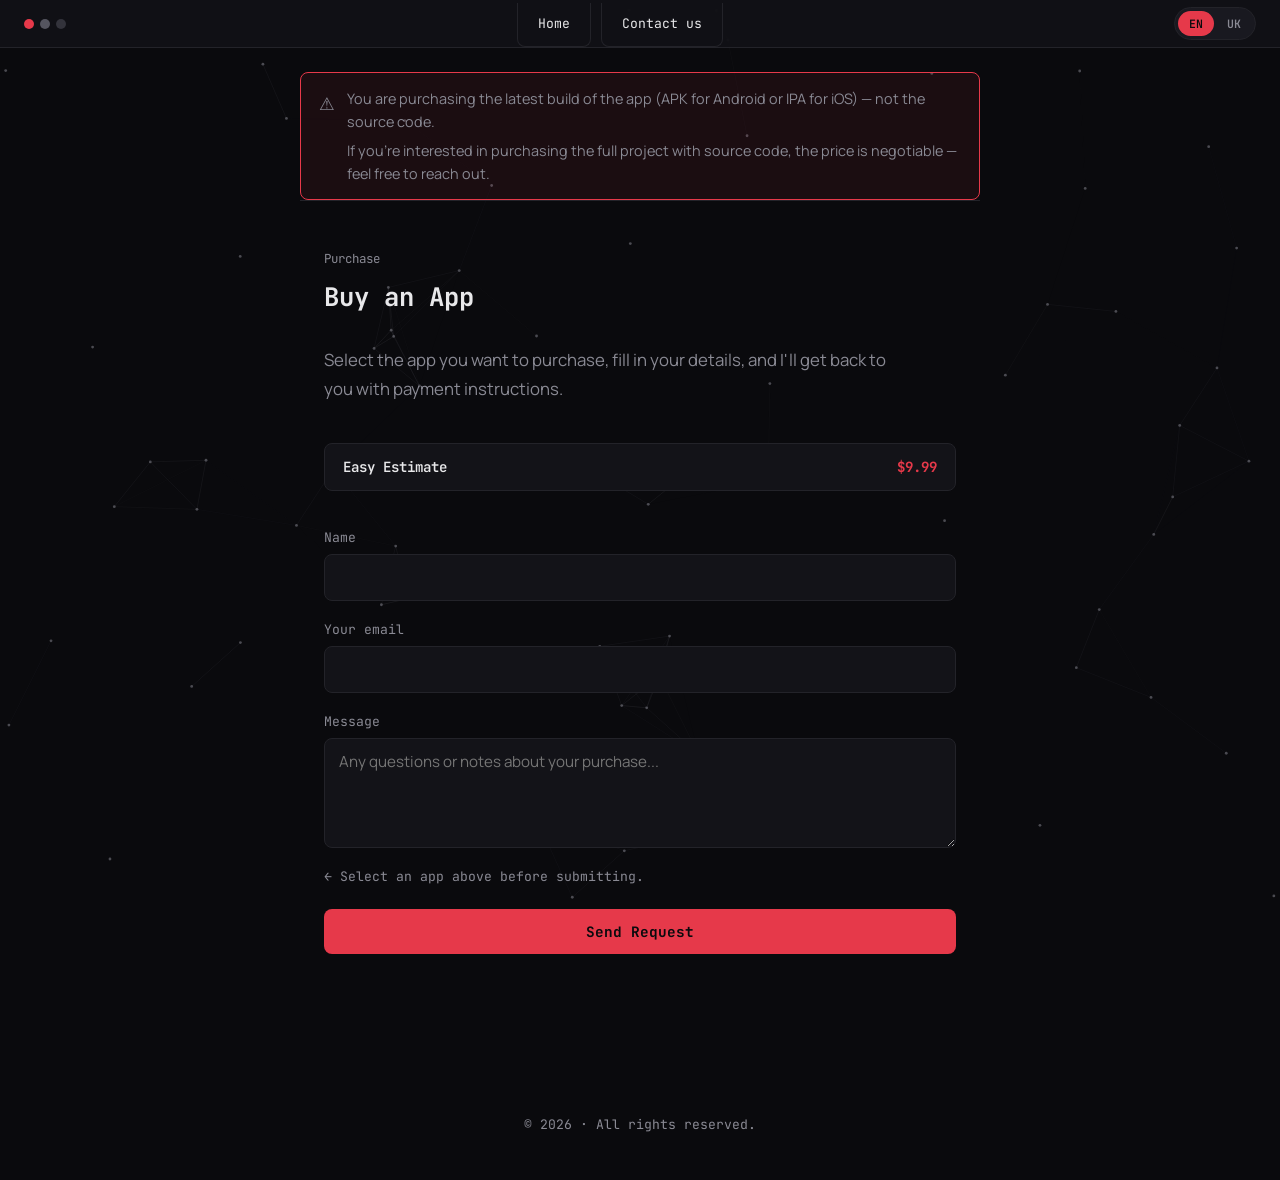
==== buy.html @ 22a6efd6 "fixed 1.0" ====
<!DOCTYPE html>
<html lang="en">
<head>
<meta charset="UTF-8">
<meta name="viewport" content="width=device-width, initial-scale=1.0">
<title>Buy App — Portfolio</title>
<meta name="description" content="Purchase an app — select the one you want and get in touch.">
<link rel="preconnect" href="https://fonts.googleapis.com">
<link rel="preconnect" href="https://fonts.gstatic.com" crossorigin>
<link href="https://fonts.googleapis.com/css2?family=JetBrains+Mono:wght@400;500;600;700&family=Manrope:wght@400;500;600;700;800&display=swap" rel="stylesheet">
<link rel="stylesheet" href="style.css">
</head>
<body>

<canvas id="bg-canvas" aria-hidden="true"></canvas>
<canvas id="trail-canvas" aria-hidden="true"></canvas>

<header class="topbar">
  <div class="topbar__dots" aria-hidden="true">
    <span></span><span></span><span></span>
  </div>
  <div class="topbar__cta">
    <a class="btn btn--ghost btn--small" href="index.html" data-i18n="nav_home">Home</a>
    <a class="btn btn--ghost btn--small" href="contact.html" data-i18n="cta_contact_us">Contact us</a>
  </div>
  <div class="lang-switch" role="group" aria-label="Language">
    <button type="button" data-lang="en">EN</button>
    <button type="button" data-lang="uk">UK</button>
  </div>
</header>

<main>
<div class="buy-notice">
  <span class="buy-notice__icon">⚠️</span>
  <div>
    <p data-i18n="buy_notice_build"></p>
    <p data-i18n="buy_notice_source"></p>
  </div>
</div>
<section class="section section--buy">

  <p class="section__eyebrow" data-i18n="buy_eyebrow">Purchase</p>
  <h2 class="section__title" data-i18n="buy_title">Buy an App</h2>
  <p class="hero__lead" data-i18n="buy_lead">Select the app you want to purchase, fill in your details, and I'll get back to you with payment instructions.</p>

  <!-- App picker -->
  <div class="app-picker" id="app-picker">
    <!-- cards rendered by buy.js -->
  </div>

  <!-- Purchase form -->
  <form
    id="buy-form"
    class="contact-form buy-form"
    action="https://formspree.io/f/YOUR_BUY_FORM_ID"
    method="POST"
  >
    <!-- Hidden field — filled automatically when an app is selected -->
    <input type="hidden" id="selected-app" name="app" value="">

    <div class="field">
      <label for="buy-name" data-i18n="label_name">Name</label>
      <input type="text" id="buy-name" name="name" required autocomplete="name">
    </div>

    <div class="field">
      <label for="buy-email" data-i18n="label_email">Your email</label>
      <input type="email" id="buy-email" name="email" required autocomplete="email">
    </div>

    <div class="field">
      <label for="buy-message" data-i18n="label_message">Message <span class="field-optional" data-i18n="label_optional">(optional)</span></label>
      <textarea id="buy-message" name="message" rows="4" data-i18n-placeholder="buy_message_placeholder" placeholder="Any questions or notes about your purchase..."></textarea>
    </div>

    <p class="buy-form__note" id="buy-form-note" data-i18n="buy_select_note">← Select an app above before submitting.</p>

    <button type="submit" class="btn btn--primary" id="buy-submit-btn" data-i18n="buy_submit" disabled>Send Request</button>

    <p class="form-status" id="buy-form-status" role="status" aria-live="polite"></p>
  </form>

</section>
</main>

<footer class="footer">
  <p>© <span id="year"></span> · <span data-i18n="footer_text">All rights reserved.</span></p>
</footer>

<script src="projects-data.js"></script>
<script src="script.js"></script>
<script src="buy.js"></script>
</body>
</html>
---- style.css ----
/* ==========================================================
   DESIGN TOKENS
   ========================================================== */
:root {
  --bg: #0a0a0d;
  --bg-elevated: #131318;
  --bg-elevated-2: #191920;
  --border: #232329;
  --text: #e8e8ea;
  --text-muted: #8a8a94;

  --accent: #e6394a;
  --accent-dim: #7a1f2a;
  --accent-soft: rgba(230, 57, 74, 0.12);

  --font-mono: 'JetBrains Mono', ui-monospace, Menlo, Consolas, monospace;
  --font-body: 'Manrope', system-ui, -apple-system, sans-serif;

  --radius: 8px;
  --max-width: 1120px;
}

* { box-sizing: border-box; }

html { scroll-behavior: smooth; }

@media (prefers-reduced-motion: reduce) {
  html { scroll-behavior: auto; }
  * { animation-duration: 0.01ms !important; animation-iteration-count: 1 !important; transition-duration: 0.01ms !important; }
}

body {
  margin: 0;
  background: var(--bg);
  color: var(--text);
  font-family: var(--font-body);
  line-height: 1.6;
  -webkit-font-smoothing: antialiased;
  position: relative;
}

a { color: var(--accent); text-decoration: none; }
a:hover { text-decoration: underline; }

:focus-visible { outline: 2px solid var(--accent); outline-offset: 2px; }

/* ==========================================================
   SCROLLBARS — styled to match the site everywhere
   (page scrollbar, textareas, any overflow area)
   ========================================================== */
html {
  scrollbar-width: thin;
  scrollbar-color: var(--accent-dim) var(--bg-elevated);
}
::-webkit-scrollbar {
  width: 10px;
  height: 10px;
}
::-webkit-scrollbar-track {
  background: var(--bg-elevated);
}
::-webkit-scrollbar-thumb {
  background: var(--accent-dim);
  border-radius: 999px;
  border: 2px solid var(--bg-elevated);
}
::-webkit-scrollbar-thumb:hover {
  background: var(--accent);
}

/* ==========================================================
   CURSOR TRAIL CANVAS — thin red trail following the cursor
   ========================================================== */
#trail-canvas {
  position: fixed;
  inset: 0;
  width: 100%;
  height: 100%;
  z-index: 9999;
  pointer-events: none;
}

/* ==========================================================
   BACKGROUND CANVAS
   ========================================================== */
#bg-canvas {
  position: fixed;
  inset: 0;
  width: 100%;
  height: 100%;
  z-index: 0;
  pointer-events: none;
}

header, main, footer { position: relative; z-index: 1; }

/* ==========================================================
   TOPBAR
   ========================================================== */
.topbar {
  position: sticky;
  top: 0;
  z-index: 50;
  display: flex;
  align-items: stretch;
  gap: 16px;
  padding: 0 24px;
  min-height: 48px;
  background: rgba(19, 19, 24, 0.75);
  border-bottom: 1px solid var(--border);
  backdrop-filter: blur(8px);
}

.topbar__dots {
  display: flex;
  gap: 6px;
  flex-shrink: 0;
  align-self: center;
}
.topbar__dots span {
  width: 10px;
  height: 10px;
  border-radius: 50%;
  background: var(--border);
}
.topbar__dots span:nth-child(1) { background: var(--accent); }
.topbar__dots span:nth-child(2) { background: #55555f; }
.topbar__dots span:nth-child(3) { background: #33333b; }

/* CTA buttons — centered, fill height, hang below topbar bottom */
.topbar__cta {
  flex: 1;
  display: flex;
  justify-content: center;
  align-items: flex-end;
  gap: 10px;
}

.topbar__cta .btn {
  border-radius: 0 0 var(--radius) var(--radius);
  border-top: none;
  padding: 10px 20px 12px;
  font-size: 0.82rem;
}

/* Lang switch — pushed to the right */
.lang-switch {
  display: flex;
  align-items: center;
  gap: 2px;
  flex-shrink: 0;
  margin-left: auto;
  align-self: center;
  background: var(--bg-elevated-2);
  border: 1px solid var(--border);
  border-radius: 999px;
  padding: 3px;
}
.lang-switch button {
  font-family: var(--font-mono);
  font-size: 0.72rem;
  font-weight: 600;
  color: var(--text-muted);
  background: transparent;
  border: none;
  border-radius: 999px;
  padding: 5px 11px;
  cursor: pointer;
  transition: background 0.15s ease, color 0.15s ease;
}
.lang-switch button:hover { color: var(--text); }
.lang-switch button.is-active { color: #0a0a0d; background: var(--accent); }

/* Legacy tab styles (kept for contact page fallback) */
.tabs { display: flex; gap: 4px; flex: 1; overflow-x: auto; }
.tab {
  font-family: var(--font-mono);
  font-size: 0.82rem;
  color: var(--text-muted);
  padding: 6px 12px;
  border-radius: var(--radius) var(--radius) 0 0;
  white-space: nowrap;
}
.tab:hover { color: var(--text); text-decoration: none; background: var(--bg-elevated-2); }
.tab--active {
  color: var(--accent);
  background: var(--bg);
  border: 1px solid var(--border);
  border-bottom: 1px solid var(--bg);
}
.menu-toggle { display: none; }

@media (max-width: 480px) {
  .topbar__cta { gap: 6px; }
  .topbar__cta .btn { padding: 8px 12px 10px; font-size: 0.76rem; }
}

.topbar__cta .btn--active-page {
  border-color: var(--accent);
  color: var(--accent);
}
.topbar__cta .btn--primary.btn--active-page {
  background: var(--accent);
  color: #0a0a0d;
}

/* ==========================================================
   HERO
   ========================================================== */
.hero {
  max-width: var(--max-width);
  margin: 0 auto;
  padding: 56px 24px 52px;
}

.hero__content { max-width: 680px; }

.hero__tagline {
  font-family: var(--font-mono);
  font-size: 0.78rem;
  color: var(--accent);
  letter-spacing: 0.12em;
  text-transform: uppercase;
  margin: 0 0 14px;
}

.hero__title {
  font-family: var(--font-body);
  font-size: clamp(1.8rem, 4vw, 2.8rem);
  font-weight: 800;
  line-height: 1.2;
  margin: 0 0 18px;
  color: var(--text);
}

.hero__lead {
  margin: 0 0 40px;
  color: var(--text-muted);
  font-size: 1.05rem;
  max-width: 58ch;
  line-height: 1.7;
}

.hero__services {
  display: grid;
  grid-template-columns: repeat(auto-fit, minmax(200px, 1fr));
  gap: 16px;
  margin-bottom: 40px;
}

.hero__service {
  display: flex;
  gap: 14px;
  align-items: flex-start;
  background: var(--bg-elevated);
  border: 1px solid var(--border);
  border-radius: var(--radius);
  padding: 16px;
  transition: border-color 0.2s ease;
}
.hero__service:hover { border-color: var(--accent); }

.hero__service-icon {
  font-size: 1.4rem;
  flex-shrink: 0;
  line-height: 1;
  margin-top: 2px;
}

.hero__service strong {
  display: block;
  font-family: var(--font-mono);
  font-size: 0.82rem;
  color: var(--text);
  margin-bottom: 4px;
}

.hero__service p {
  margin: 0;
  font-size: 0.85rem;
  color: var(--text-muted);
  line-height: 1.5;
}

.hero__bottom {
  display: flex;
  align-items: center;
  gap: 20px;
  flex-wrap: wrap;
}

.hero__cta-text {
  margin: 0;
  font-family: var(--font-mono);
  font-size: 0.88rem;
  color: var(--text-muted);
}

.hero__cta { display: flex; gap: 14px; margin-top: 32px; flex-wrap: wrap; }

@media (max-width: 480px) {
  .hero__services { grid-template-columns: 1fr; }
  .hero__bottom { flex-direction: column; align-items: flex-start; }
}

/* ==========================================================
   BUTTONS
   ========================================================== */
.btn {
  font-family: var(--font-mono);
  font-size: 0.9rem;
  padding: 12px 20px;
  border-radius: var(--radius);
  border: 1px solid transparent;
  cursor: pointer;
}
.btn:hover { text-decoration: none; }
.btn--primary { background: var(--accent); color: #0a0a0d; font-weight: 700; }
.btn--primary:hover { background: #ff5566; }
.btn--ghost { border-color: var(--border); color: var(--text); background: transparent; }
.btn--ghost:hover { border-color: var(--accent); color: var(--accent); }
.btn--small { padding: 8px 14px; font-size: 0.8rem; }

/* ==========================================================
   SECTIONS (shared)
   ========================================================== */
.section {
  max-width: var(--max-width);
  margin: 0 auto;
  padding: 48px 24px 80px;
  border-top: 1px solid var(--border);
}

.section__eyebrow {
  font-family: var(--font-mono);
  font-size: 0.78rem;
  color: var(--text-muted);
  margin: 0 0 8px;
}

.section__title {
  font-family: var(--font-mono);
  font-size: 1.6rem;
  margin: 0 0 28px;
}

/* FILTERS */
.filters { display: flex; gap: 8px; flex-wrap: wrap; margin-bottom: 28px; }

.filter-btn {
  font-family: var(--font-mono);
  font-size: 0.82rem;
  color: var(--text-muted);
  background: var(--bg-elevated);
  border: 1px solid var(--border);
  border-radius: 999px;
  padding: 8px 16px;
  cursor: pointer;
  transition: border-color 0.15s ease, color 0.15s ease;
}
.filter-btn:hover { color: var(--text); border-color: var(--text-muted); }
.filter-btn.is-active { color: var(--accent); border-color: var(--accent); background: var(--accent-soft); }

/* PROJECTS */
.project-grid {
  display: grid;
  grid-template-columns: repeat(auto-fit, minmax(360px, 1fr));
  gap: 28px;
}

.project-grid__empty {
  color: var(--text-muted);
  font-family: var(--font-mono);
  font-size: 0.9rem;
  margin-top: 12px;
}

.project-card {
  background: var(--bg-elevated);
  border: 1px solid var(--border);
  border-radius: var(--radius);
  overflow: hidden;
  display: flex;
  flex-direction: column;
  transition: border-color 0.2s ease, transform 0.2s ease;
}
.project-card:hover { border-color: var(--accent); transform: translateY(-2px); }

.card-wrapper {
  display: flex;
  flex-direction: column;
  padding-top: 36px;
  position: relative;
}

.media-tabs {
  position: absolute;
  top: 0;
  left: 12px;
  display: flex;
  gap: 0;
}

.media-tab {
  font-family: var(--font-mono);
  font-size: 0.75rem;
  font-weight: 600;
  color: var(--text-muted);
  background: var(--bg-elevated-2);
  border: 1px solid var(--border);
  border-bottom: none;
  border-radius: 7px 7px 0 0;
  padding: 7px 16px;
  cursor: pointer;
  margin-right: 4px;
  transition: color 0.15s, background 0.15s;
  height: 36px;
  box-sizing: border-box;
}
.media-tab:hover { color: var(--text); background: var(--bg-elevated); }
.media-tab--active {
  color: var(--accent);
  background: var(--bg-elevated);
  border-color: var(--border);
  border-bottom-color: var(--bg-elevated);
}

.card-wrapper .project-card { border-top-left-radius: 0; }

.media-panel { display: none; }
.media-panel--active { display: block; }

.carousel--infinite { scroll-snap-type: x mandatory; }

.project-card__media {
  width: 100%;
  aspect-ratio: 16 / 9;
  background: var(--bg-elevated-2);
  position: relative;
  overflow: hidden;
}

.project-card__media--portrait { aspect-ratio: 582 / 1280; }

.project-card__media--placeholder {
  display: flex;
  align-items: center;
  justify-content: center;
  font-family: var(--font-mono);
  font-size: 0.9rem;
  text-transform: lowercase;
  color: var(--text-muted);
  background: linear-gradient(135deg, var(--bg-elevated-2), var(--accent-dim) 180%);
}

.carousel-wrap { overflow: hidden; }

.carousel {
  display: flex;
  width: 100%;
  height: 100%;
  overflow-x: auto;
  scroll-snap-type: x mandatory;
  scrollbar-width: thin;
  scrollbar-color: var(--accent-dim) transparent;
}
.carousel::-webkit-scrollbar { height: 5px; }
.carousel::-webkit-scrollbar-track { background: transparent; }
.carousel::-webkit-scrollbar-thumb {
  background: var(--accent-dim);
  border-radius: 999px;
  border: none;
}
.carousel::-webkit-scrollbar-thumb:hover { background: var(--accent); }

.carousel__slide {
  flex: 0 0 100%;
  width: 100%;
  height: 100%;
  scroll-snap-align: start;
}
.carousel__slide img,
.carousel__slide iframe,
.project-card__media iframe {
  width: 100%;
  height: 100%;
  display: block;
  border: 0;
  object-fit: cover;
}

.project-card__media--portrait .carousel__slide img {
  object-fit: contain;
  background: var(--bg-elevated-2);
}

.carousel__arrow {
  position: absolute;
  top: 50%;
  transform: translateY(-50%);
  width: 34px;
  height: 34px;
  border-radius: 50%;
  border: none;
  background: rgba(10, 10, 13, 0.65);
  color: var(--text);
  font-size: 1.3rem;
  line-height: 1;
  cursor: pointer;
  display: flex;
  align-items: center;
  justify-content: center;
  opacity: 0;
  transition: opacity 0.15s ease, background 0.15s ease;
}
.carousel-wrap:hover .carousel__arrow,
.carousel__arrow:focus-visible { opacity: 1; }
.carousel__arrow:hover { background: var(--accent); color: #0a0a0d; }
.carousel__arrow--prev { left: 10px; }
.carousel__arrow--next { right: 10px; }

.carousel__dots {
  position: absolute;
  bottom: 10px;
  left: 0;
  right: 0;
  display: flex;
  justify-content: center;
  gap: 6px;
}
.carousel__dot {
  width: 7px;
  height: 7px;
  border-radius: 50%;
  border: none;
  padding: 0;
  background: rgba(232, 232, 234, 0.4);
  cursor: pointer;
}
.carousel__dot.is-active { background: var(--accent); }

@media (hover: none) { .carousel__arrow { opacity: 1; } }

.project-card__body {
  padding: 24px;
  display: flex;
  flex-direction: column;
  gap: 12px;
  flex-grow: 1;
}

.project-card__category {
  font-family: var(--font-mono);
  font-size: 0.76rem;
  color: var(--accent);
  text-transform: lowercase;
}

.project-card h3 { margin: 0; font-size: 1.25rem; }

.project-card p {
  margin: 0;
  color: var(--text-muted);
  font-size: 0.95rem;
  flex-grow: 1;
}

.tags { display: flex; flex-wrap: wrap; gap: 6px; }
.tag {
  font-family: var(--font-mono);
  font-size: 0.72rem;
  color: var(--text-muted);
  background: var(--bg-elevated-2);
  border: 1px solid var(--border);
  padding: 3px 8px;
  border-radius: 4px;
}

.project-card__links { display: flex; gap: 12px; margin-top: 8px; }

@media (max-width: 480px) {
  .project-grid { grid-template-columns: 1fr; gap: 20px; }
  .project-card__body { padding: 18px; }
}

/* ============================================================
   PORTRAIT CARD
   ============================================================ */
.card-wrapper--portrait {
  grid-column: 1 / -1;
  padding-top: 0;
}

.card-wrapper--portrait .project-card {
  flex-direction: row;
  border-top-left-radius: var(--radius);
  max-height: 730px;
}

.card-wrapper--portrait .media-body {
  flex: 0 0 auto;
  width: 40%;
  min-width: 200px;
  max-width: 340px;
  position: relative;
  display: flex;
  flex-direction: column;
}

.card-wrapper--portrait .media-tabs {
  position: relative;
  top: auto;
  left: auto;
  padding: 8px 10px 0;
  border-bottom: 1px solid var(--border);
  flex-shrink: 0;
  display: flex;
  width: 100%;
}

.card-wrapper--portrait .media-panel[data-panel="video"],
.card-wrapper--portrait .media-panel[data-panel="video"] .project-card__media {
  height: 100%;
  aspect-ratio: unset;
}

.card-wrapper:not(.card-wrapper--portrait) .media-panel[data-panel="video"] .project-card__media {
  aspect-ratio: 16 / 9;
}

.card-wrapper--portrait .media-panel--active {
  flex: 1;
  display: flex;
  flex-direction: column;
}
.card-wrapper--portrait .media-panel--active .carousel-wrap,
.card-wrapper--portrait .media-panel--active .project-card__media { flex: 1; }

.card-wrapper--portrait .project-card__media {
  height: 100%;
  aspect-ratio: unset !important;
}

.card-wrapper--portrait .project-card__body {
  flex: 1;
  overflow-y: auto;
  padding: 28px;
}

@media (max-width: 600px) {
  .card-wrapper--portrait { grid-column: auto; }
  .card-wrapper--portrait .project-card { flex-direction: column; max-height: none; }
  .card-wrapper--portrait .media-body { width: 100%; max-width: none; }
  .card-wrapper--portrait .project-card__media { aspect-ratio: 582 / 1280 !important; height: auto; max-height: 480px; }
}

/* ==========================================================
   CONTACT FORM
   ========================================================== */
.section--contact { max-width: 640px; }

.contact-form { display: flex; flex-direction: column; gap: 18px; margin-top: 32px; }

.field { display: flex; flex-direction: column; gap: 6px; }

.field label {
  font-family: var(--font-mono);
  font-size: 0.82rem;
  color: var(--text-muted);
}

.field input,
.field textarea {
  background: var(--bg-elevated);
  border: 1px solid var(--border);
  border-radius: var(--radius);
  color: var(--text);
  font-family: var(--font-body);
  font-size: 0.95rem;
  padding: 12px 14px;
  resize: vertical;
}

.field input:focus,
.field textarea:focus { outline: none; border-color: var(--accent); }

.field-hint { margin: 0; font-size: 0.8rem; color: var(--text-muted); min-height: 1.1em; }
.field-hint.is-error { color: var(--accent); }

.form-status { font-family: var(--font-mono); font-size: 0.85rem; min-height: 1.2em; margin: 0; }
.form-status.is-success { color: #7fd88f; }
.form-status.is-error { color: var(--accent); }

/* ==========================================================
   BUY PAGE
   ========================================================== */
.section--buy { max-width: 680px; }

.app-picker {
  display: flex;
  flex-direction: column;
  gap: 10px;
  margin-bottom: 36px;
}

.app-pick-card {
  display: flex;
  align-items: center;
  justify-content: space-between;
  gap: 16px;
  background: var(--bg-elevated);
  border: 1px solid var(--border);
  border-radius: var(--radius);
  padding: 14px 18px;
  cursor: pointer;
  text-align: left;
  transition: border-color 0.15s ease, background 0.15s ease;
  width: 100%;
}
.app-pick-card:hover { border-color: var(--text-muted); }
.app-pick-card.is-selected {
  border-color: var(--accent);
  background: var(--accent-soft);
}
.app-pick-card--locked { cursor: default; }

.app-pick-card__name {
  font-family: var(--font-mono);
  font-size: 0.88rem;
  color: var(--text);
  font-weight: 600;
}

.app-pick-card__price {
  font-family: var(--font-mono);
  font-size: 0.88rem;
  color: var(--accent);
  font-weight: 700;
  flex-shrink: 0;
}

.buy-form { margin-top: 0; }

.buy-form__note {
  font-family: var(--font-mono);
  font-size: 0.82rem;
  color: var(--text-muted);
  margin: 0 0 4px;
}

.field-optional {
  font-weight: 400;
  color: var(--text-muted);
  font-size: 0.78rem;
}

.buy-notice {
  max-width: 680px;
  margin: 24px auto 0;
  padding: 14px 18px;
  background: rgba(230, 57, 74, 0.08);
  border: 1px solid var(--accent);
  border-radius: var(--radius);
  display: flex;
  gap: 12px;
  align-items: flex-start;
  font-size: 0.9rem;
  color: var(--text-muted);
  line-height: 1.6;
}
.buy-notice__icon { font-size: 1.1rem; flex-shrink: 0; margin-top: 2px; }
.buy-notice p { margin: 0; }
.buy-notice p + p { margin-top: 6px; }

/* ==========================================================
   FOOTER
   ========================================================== */
.footer {
  text-align: center;
  padding: 32px 24px;
  color: var(--text-muted);
  font-size: 0.82rem;
  font-family: var(--font-mono);
}

/* ==========================================================
   FEATURE LIST (Easy Estimate description)
   ========================================================== */
.feature-list { padding-left: 32px; }
.feature-list li { margin-bottom: 1px; }
.feature-list strong {
  color: #e6394a;
  display: block;
  margin-top: 12px;
  margin-bottom: -30px;
}
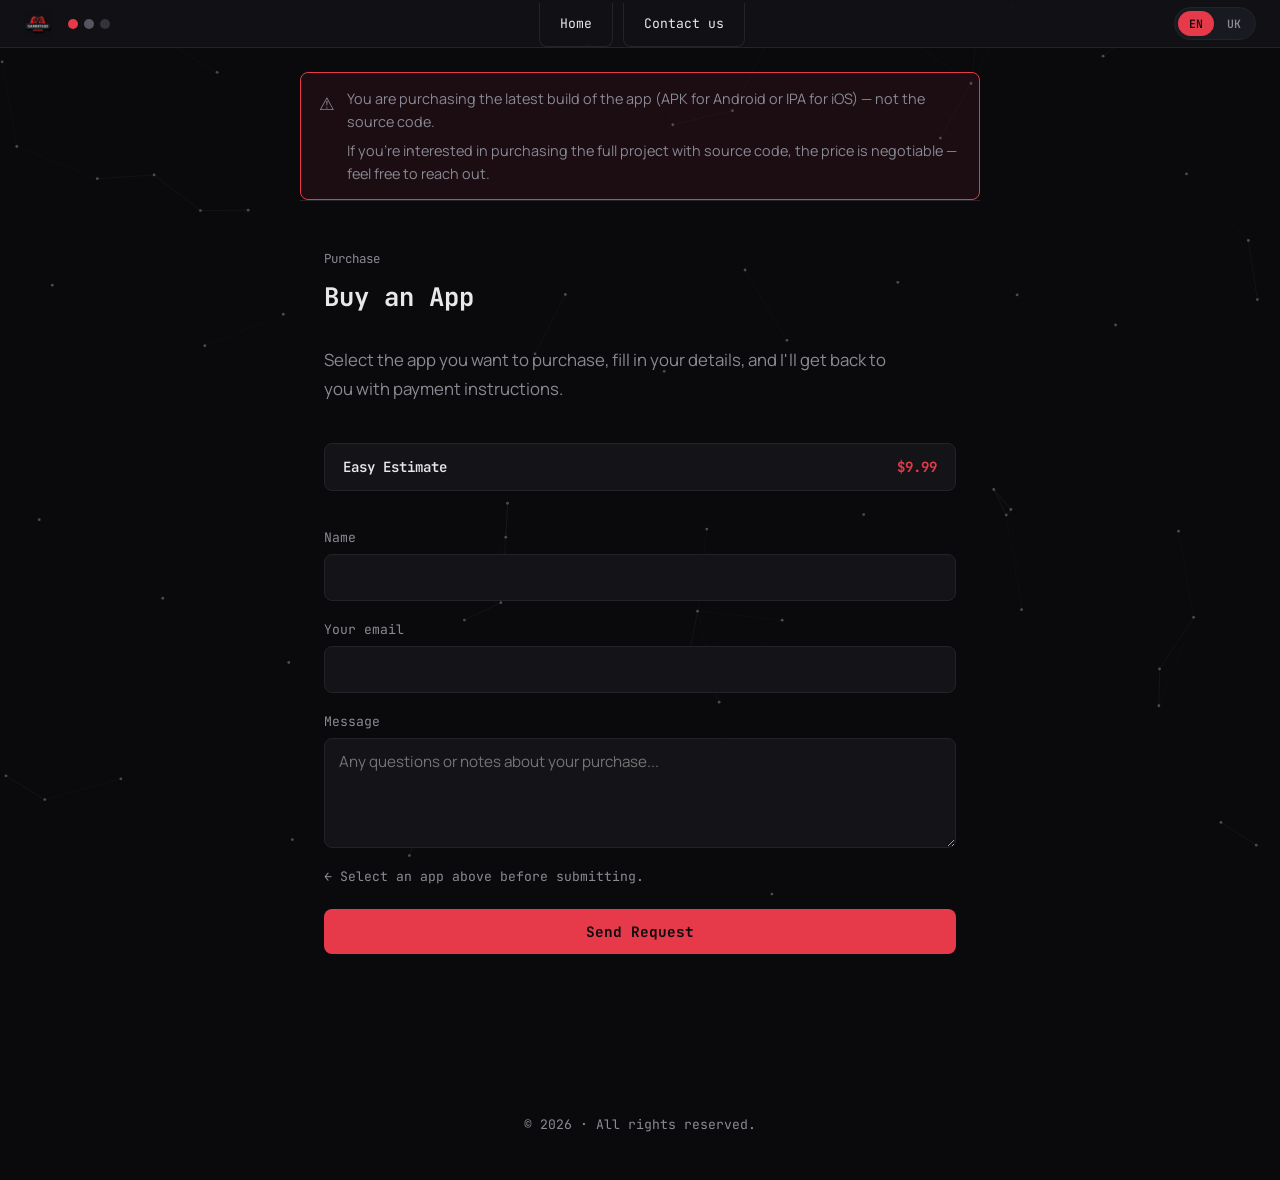
==== commit 1722bccd: "1.1" ====
--- a/buy.html
+++ b/buy.html
@@ -16,6 +16,9 @@
 <canvas id="trail-canvas" aria-hidden="true"></canvas>
 
 <header class="topbar">
+  <a href="./" class="topbar__logo" aria-label="Home">
+    <img src="images/logo.png" alt="Logo">
+  </a>
   <div class="topbar__dots" aria-hidden="true">
     <span></span><span></span><span></span>
   </div>
@@ -52,7 +55,7 @@
   <form
     id="buy-form"
     class="contact-form buy-form"
-    action="https://formspree.io/f/YOUR_BUY_FORM_ID"
+    action="https://formspree.io/f/xkolkekk"
     method="POST"
   >
     <!-- Hidden field — filled automatically when an app is selected -->
--- a/style.css
+++ b/style.css
@@ -111,13 +111,24 @@
   backdrop-filter: blur(8px);
 }
 
+.topbar__logo {
+  display: flex;
+  align-items: center;
+  flex-shrink: 0;
+  align-self: center;
+}
+.topbar__logo img {
+  height: 28px;
+  width: auto;
+  display: block;
+}
+
 .topbar__dots {
   display: flex;
   gap: 6px;
   flex-shrink: 0;
   align-self: center;
-}
-.topbar__dots span {
+}.topbar__dots span {
   width: 10px;
   height: 10px;
   border-radius: 50%;
@@ -211,6 +222,47 @@
   max-width: var(--max-width);
   margin: 0 auto;
   padding: 56px 24px 52px;
+  position: relative;
+}
+
+.hero__socials {
+  position: absolute;
+  top: 56px;
+  right: 24px;
+  display: flex;
+  flex-direction: column;
+  gap: 10px;
+  z-index: 2;
+}
+.hero__socials a {
+  width: 40px;
+  height: 40px;
+  display: flex;
+  align-items: center;
+  justify-content: center;
+  border: 1px solid var(--border);
+  border-radius: var(--radius);
+  background: var(--bg-elevated);
+  color: var(--text-muted);
+  transition: border-color 0.15s ease, color 0.15s ease, transform 0.15s ease;
+}
+.hero__socials a:hover {
+  border-color: var(--accent);
+  color: var(--accent);
+  transform: translateY(-2px);
+  text-decoration: none;
+}
+.hero__socials svg {
+  width: 20px;
+  height: 20px;
+}
+
+@media (max-width: 900px) {
+  .hero__socials {
+    position: static;
+    flex-direction: row;
+    margin-bottom: 24px;
+  }
 }
 
 .hero__content { max-width: 680px; }
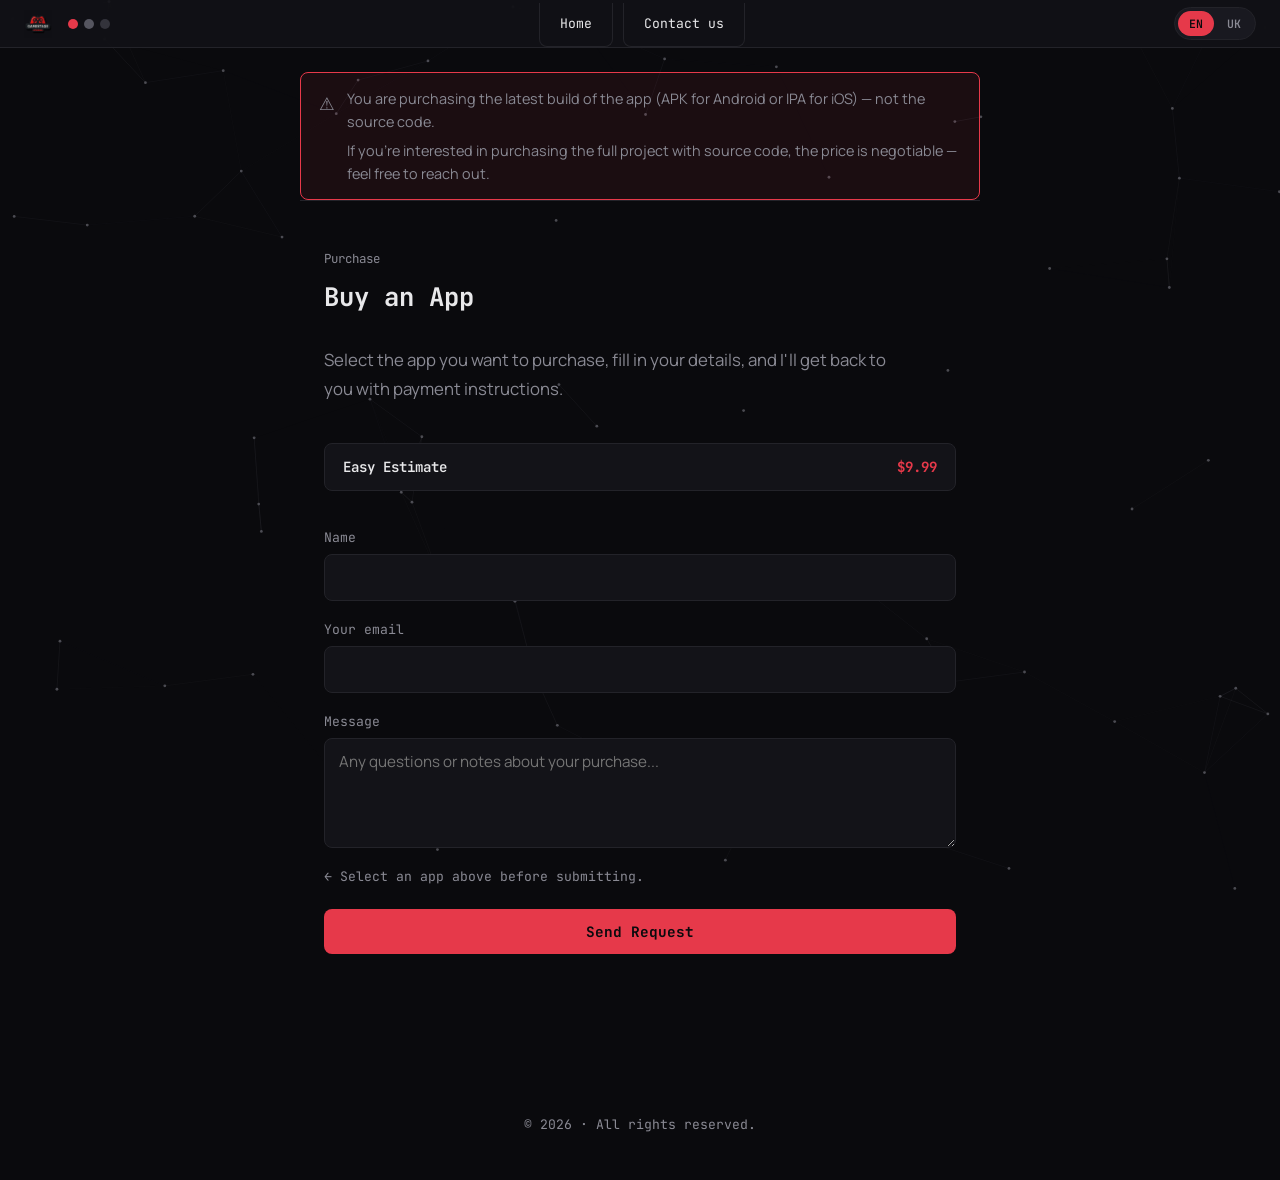
==== commit 80d4aeaa: "1.11 logo" ====
--- a/buy.html
+++ b/buy.html
@@ -5,6 +5,8 @@
 <meta name="viewport" content="width=device-width, initial-scale=1.0">
 <title>Buy App — Portfolio</title>
 <meta name="description" content="Purchase an app — select the one you want and get in touch.">
+<link rel="icon" href="images/logo.png" type="image/png">
+<link rel="apple-touch-icon" href="images/logo.png">
 <link rel="preconnect" href="https://fonts.googleapis.com">
 <link rel="preconnect" href="https://fonts.gstatic.com" crossorigin>
 <link href="https://fonts.googleapis.com/css2?family=JetBrains+Mono:wght@400;500;600;700&family=Manrope:wght@400;500;600;700;800&display=swap" rel="stylesheet">
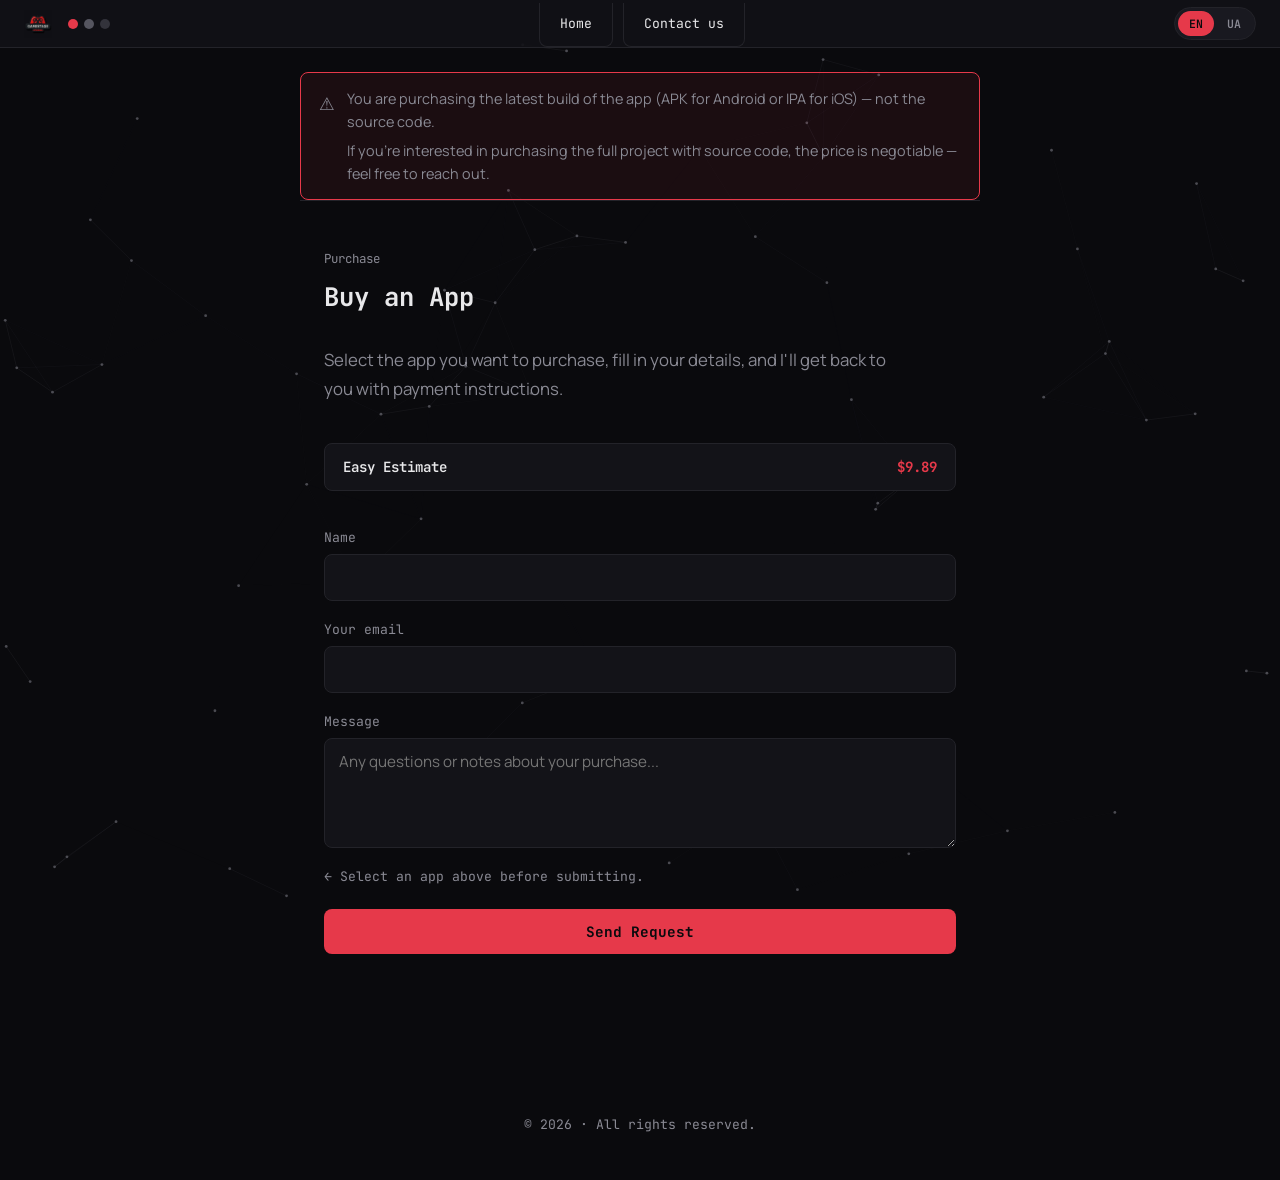
==== commit 649d602f: "1.14" ====
--- a/buy.html
+++ b/buy.html
@@ -28,10 +28,20 @@
     <a class="btn btn--ghost btn--small" href="index.html" data-i18n="nav_home">Home</a>
     <a class="btn btn--ghost btn--small" href="contact.html" data-i18n="cta_contact_us">Contact us</a>
   </div>
+
+  <button type="button" class="menu-toggle" id="menu-toggle" aria-label="Menu" aria-expanded="false" aria-controls="mobile-menu">
+    <span></span><span></span><span></span>
+  </button>
+
   <div class="lang-switch" role="group" aria-label="Language">
     <button type="button" data-lang="en">EN</button>
-    <button type="button" data-lang="uk">UK</button>
+    <button type="button" data-lang="ua">UA</button>
   </div>
+
+  <nav class="mobile-menu" id="mobile-menu" hidden>
+    <a class="btn btn--ghost" href="index.html" data-i18n="nav_home">Home</a>
+    <a class="btn btn--ghost" href="contact.html" data-i18n="cta_contact_us">Contact us</a>
+  </nav>
 </header>
 
 <main>
@@ -52,6 +62,9 @@
   <div class="app-picker" id="app-picker">
     <!-- cards rendered by buy.js -->
   </div>
+
+  <!-- Shown only when arriving via the "Crypto" button (?method=crypto) -->
+  <p class="buy-form__note buy-form__note--crypto" id="crypto-notice" data-i18n="buy_crypto_notice" hidden></p>
 
   <!-- Purchase form -->
   <form
--- a/style.css
+++ b/style.css
@@ -216,6 +216,60 @@
 }
 
 /* ==========================================================
+   MOBILE MENU — hamburger + dropdown nav (small screens)
+   ========================================================== */
+.menu-toggle {
+  display: none;
+  flex-direction: column;
+  justify-content: center;
+  align-items: center;
+  gap: 5px;
+  width: 40px;
+  height: 40px;
+  flex-shrink: 0;
+  align-self: center;
+  padding: 0;
+  border: 1px solid var(--border);
+  border-radius: var(--radius);
+  background: var(--bg-elevated);
+  cursor: pointer;
+}
+.menu-toggle:hover { border-color: var(--accent); }
+.menu-toggle span {
+  display: block;
+  width: 18px;
+  height: 2px;
+  border-radius: 2px;
+  background: var(--text);
+  transition: transform 0.2s ease, opacity 0.2s ease;
+}
+.menu-toggle.is-open span:nth-child(1) { transform: translateY(7px) rotate(45deg); }
+.menu-toggle.is-open span:nth-child(2) { opacity: 0; }
+.menu-toggle.is-open span:nth-child(3) { transform: translateY(-7px) rotate(-45deg); }
+
+.mobile-menu {
+  position: absolute;
+  top: 100%;
+  left: 0;
+  right: 0;
+  z-index: 49;
+  display: flex;
+  flex-direction: column;
+  gap: 8px;
+  padding: 14px 24px 20px;
+  background: var(--bg-elevated);
+  border-bottom: 1px solid var(--border);
+  box-shadow: 0 16px 28px rgba(0, 0, 0, 0.4);
+}
+.mobile-menu[hidden] { display: none; }
+.mobile-menu .btn { width: 100%; text-align: center; }
+
+@media (max-width: 640px) {
+  .topbar__cta { display: none; }
+  .menu-toggle { display: flex; }
+}
+
+/* ==========================================================
    HERO
    ========================================================== */
 .hero {
@@ -261,6 +315,7 @@
   .hero__socials {
     position: static;
     flex-direction: row;
+    flex-wrap: wrap;
     margin-bottom: 24px;
   }
 }
@@ -372,6 +427,13 @@
 .btn--ghost { border-color: var(--border); color: var(--text); background: transparent; }
 .btn--ghost:hover { border-color: var(--accent); color: var(--accent); }
 .btn--small { padding: 8px 14px; font-size: 0.8rem; }
+
+.btn--crypto {
+  border-color: #26a17b;
+  color: #26a17b;
+  background: rgba(38, 161, 123, 0.08);
+}
+.btn--crypto:hover { background: #26a17b; color: #0a0a0d; text-decoration: none; }
 
 /* ==========================================================
    SECTIONS (shared)
@@ -628,7 +690,57 @@
   border-radius: 4px;
 }
 
-.project-card__links { display: flex; gap: 12px; margin-top: 8px; }
+.project-card__links {
+  display: flex;
+  align-items: center;
+  justify-content: space-between;
+  gap: 12px;
+  margin-top: 8px;
+}
+.project-card__actions {
+  display: flex;
+  align-items: center;
+  gap: 12px;
+  flex-wrap: wrap;
+  row-gap: 8px;
+}
+.downloads-badge {
+  font-family: var(--font-mono);
+  font-size: 0.78rem;
+  color: var(--accent);
+  background: var(--accent-soft);
+  border: 1px solid var(--accent-dim);
+  border-radius: 999px;
+  padding: 6px 14px;
+  white-space: nowrap;
+  flex-shrink: 0;
+}
+
+.project-card__badges {
+  display: flex;
+  align-items: center;
+  gap: 8px;
+  flex-shrink: 0;
+}
+
+.rating-badge {
+  display: inline-flex;
+  align-items: center;
+  gap: 4px;
+  font-family: var(--font-mono);
+  font-size: 0.78rem;
+  color: var(--text);
+  background: var(--bg-elevated-2);
+  border: 1px solid var(--border);
+  border-radius: 999px;
+  padding: 6px 14px;
+  white-space: nowrap;
+  flex-shrink: 0;
+}
+.rating-badge__star {
+  color: #f5b942;
+  line-height: 1;
+}
 
 @media (max-width: 480px) {
   .project-grid { grid-template-columns: 1fr; gap: 20px; }
@@ -798,6 +910,15 @@
   font-size: 0.82rem;
   color: var(--text-muted);
   margin: 0 0 4px;
+}
+
+.buy-form__note--crypto {
+  color: #26a17b;
+  background: rgba(38, 161, 123, 0.08);
+  border: 1px solid #26a17b;
+  border-radius: var(--radius);
+  padding: 12px 14px;
+  margin: 0 0 20px;
 }
 
 .field-optional {
